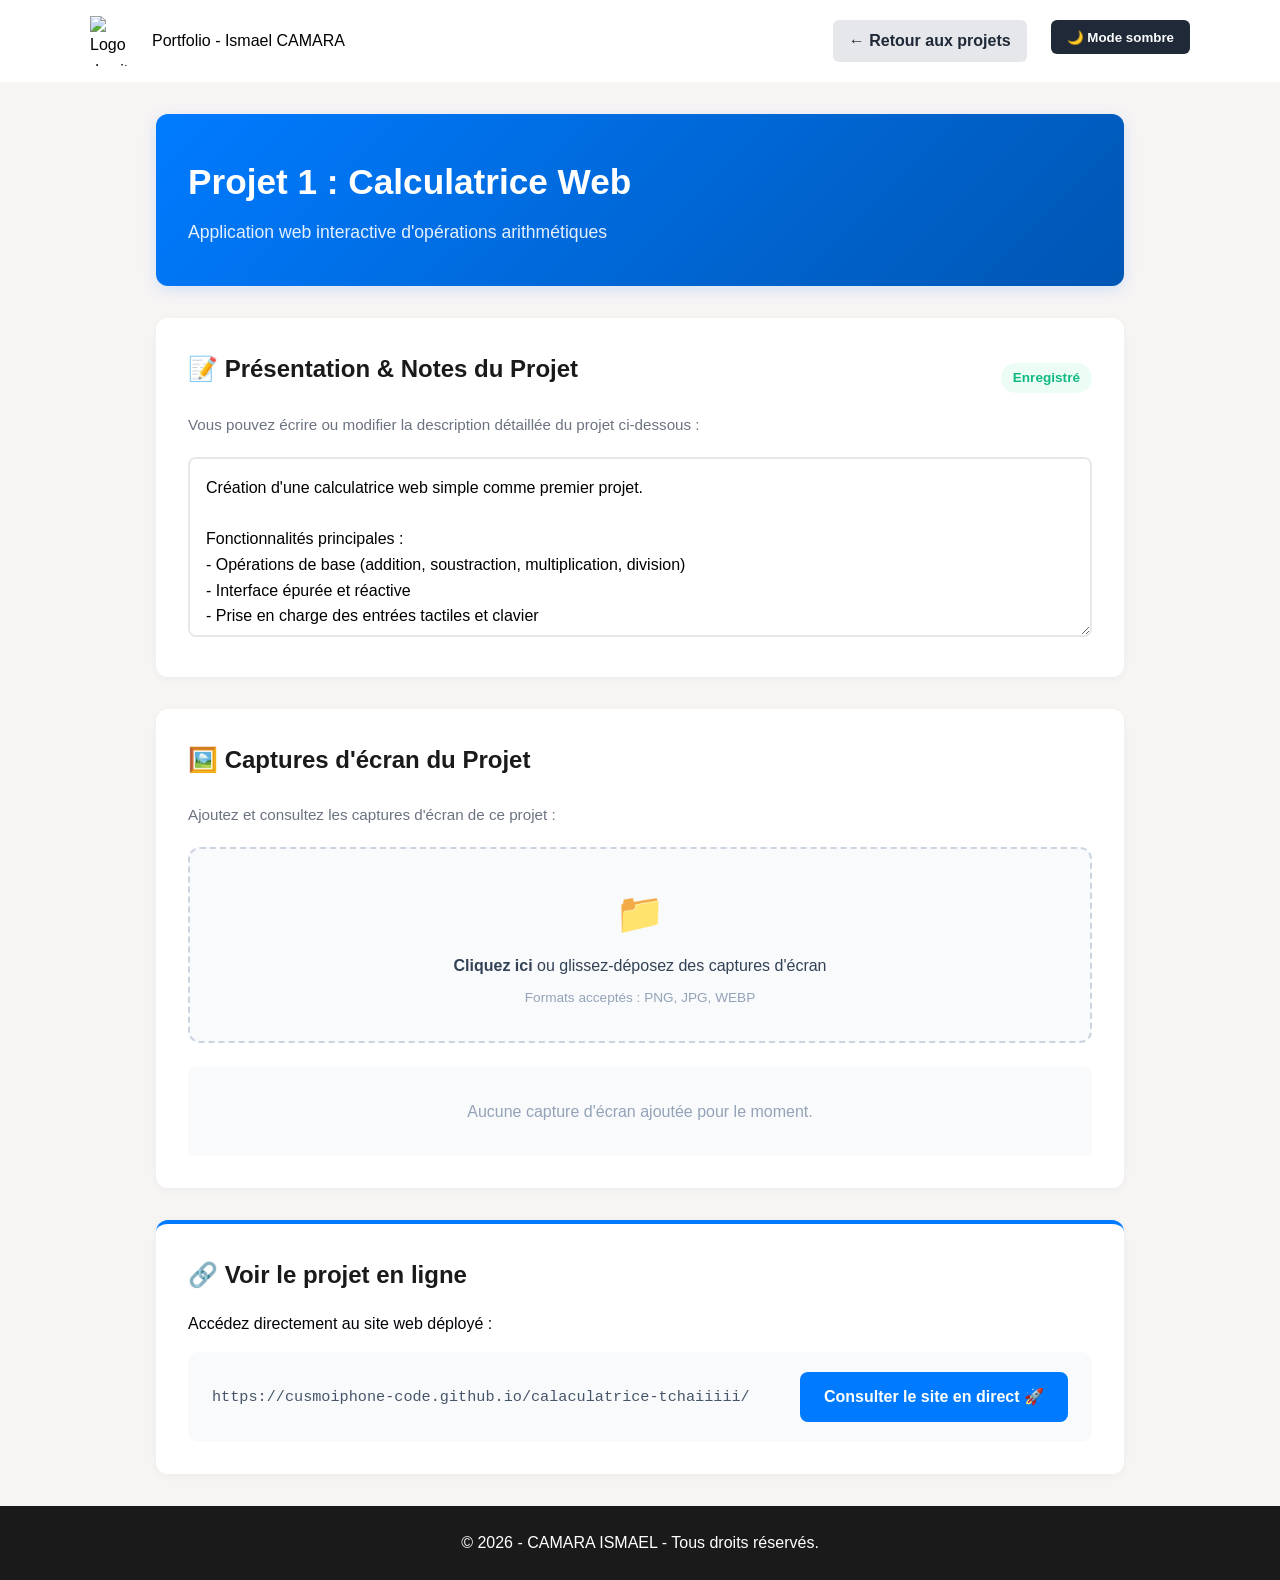
==== projet.html @ f87ce5e1 "modifications" ====
<!DOCTYPE html>
<html lang="fr">
<head>
    <meta charset="UTF-8">
    <meta name="viewport" content="width=device-width, initial-scale=1.0">
    <title>Détails du Projet - Portfolio Ismael CAMARA</title>
    <link rel="stylesheet" href="style.css">
</head>
<body class="page-projet">

    <!-- En-tête -->
    <header>
        <nav>
            <div class="logo">
                <a href="index.html">
                    <img src="logo.svg" alt="Logo du site" class="logo-img">
                    <span>Portfolio - Ismael CAMARA</span>
                </a>
            </div>
            <ul class="nav-menu active">
                <li><a href="index.html" class="btn-back">← Retour aux projets</a></li>
                <li><button id="theme-toggle" type="button">🌙 Mode sombre</button></li>
            </ul>
        </nav>
    </header>

    <main class="projet-detail-container">
        
        <!-- En-tête du projet -->
        <section class="projet-header-section">
            <h1 id="projet-titre">Chargement du projet...</h1>
            <p id="projet-description-courte" class="projet-subtitle"></p>
        </section>

        <!-- Section Écriture de texte -->
        <section class="projet-section text-editor-section">
            <div class="section-header">
                <h2>📝 Présentation & Notes du Projet</h2>
                <span id="save-status" class="save-status">Enregistré</span>
            </div>
            <p class="section-desc">Vous pouvez écrire ou modifier la description détaillée du projet ci-dessous :</p>
            <div class="editor-wrapper">
                <textarea id="projet-texte-editor" placeholder="Saisissez la description du projet, les fonctionnalités développées, les défis rencontrés, etc..."></textarea>
            </div>
        </section>

        <!-- Section Captures d'écran -->
        <section class="projet-section screenshots-section">
            <div class="section-header">
                <h2>🖼️ Captures d'écran du Projet</h2>
            </div>
            <p class="section-desc">Ajoutez et consultez les captures d'écran de ce projet :</p>
            
            <!-- Zone d'import de captures d'écran -->
            <div class="upload-box" id="drop-zone">
                <input type="file" id="screenshot-input" accept="image/*" multiple style="display: none;">
                <label for="screenshot-input" class="upload-label">
                    <span class="upload-icon">📁</span>
                    <span class="upload-text"><strong>Cliquez ici</strong> ou glissez-déposez des captures d'écran</span>
                    <span class="upload-hint">Formats acceptés : PNG, JPG, WEBP</span>
                </label>
            </div>

            <!-- Galerie des captures -->
            <div id="screenshots-gallery" class="screenshots-gallery">
                <!-- Les images téléchargées ou par défaut apparaîtront ici -->
            </div>
        </section>

        <!-- Section Lien du site en bas -->
        <section class="projet-section website-link-section">
            <h2>🔗 Voir le projet en ligne</h2>
            <p>Accédez directement au site web déployé :</p>
            <div class="link-card">
                <span class="link-url" id="site-url-text">https://...</span>
                <a href="#" id="projet-site-link" target="_blank" rel="noopener noreferrer" class="btn-visit">
                    Consulter le site en direct 🚀
                </a>
            </div>
        </section>

    </main>

    <!-- Pied de page -->
    <footer>
        <p>&copy; 2026 - CAMARA ISMAEL - Tous droits réservés.</p>
    </footer>

    <script src="projet.js"></script>
</body>
</html>
---- style.css ----
* {
    margin: 0;
    padding: 0;
    box-sizing: border-box;
}

body {
    font-family: 'Segoe UI', Tahoma, Geneva, Verdana, sans-serif;
    line-height: 1.6;
    color: #050308;
    background-color: #f7f4f4;
    transition: background-color 0.3s ease, color 0.3s ease;
}

body.dark-mode {
    background-color: #111827;
    color: #f9fafb;
}

button {
    border: none;
    border-radius: 6px;
    padding: 0.6rem 1rem;
    cursor: pointer;
    background: #007bff;
    color: #fcfeff;
    font-weight: 600;
}

#theme-toggle {
    background: #1f2937;
}

nav a {
    color: #000000;
    text-decoration: none;
    font-weight: 500;
}

body.dark-mode nav a,
body.dark-mode h1,
body.dark-mode h2,
body.dark-mode h3,
body.dark-mode p,
body.dark-mode li {
    color: #f9fafb;
}

body.dark-mode section,
body.dark-mode header,
body.dark-mode .carte-projet {
    background-color: #1f2937;
}

.carte-projet.selected {
    border: 2px solid #007bff;
    transform: scale(1.02);
}

/* --- Navigation --- */
header {
    background-color: #ffffff;
    color: #000000;
    padding: 1rem 2rem;
    position: sticky;
    top: 0;
}

nav {
    display: flex;
    justify-content: space-between;
    align-items: center;
    max-width: 1100px;
    margin: 0 auto;
}

.logo a {
    display: flex;
    align-items: center;
    gap: 0.75rem;
    text-decoration: none;
    color: inherit;
}

.logo-img {
    width: 50px;
    height: 50px;
    display: block;
}

nav ul {
    display: flex;
    list-style: none;
    gap: 1.5rem;
}

nav a {
    color: #000000;
    text-decoration: none;
    font-weight: 500;
}

nav a:hover {
    color: #007bff;
}

.menu-toggle {
    display: none;
    background: none;
    border: none;
    font-size: 1.5rem;
    cursor: pointer;
    color: #000000;
}

.nav-menu {
    display: flex;
}

/* --- Responsive Design --- */
@media (max-width: 768px) {
    nav {
        flex-wrap: wrap;
    }

    .menu-toggle {
        display: block;
        order: 2;
        padding: 0.5rem;
        font-size: 1.8rem;
    }

    .nav-menu {
        order: 3;
        flex-basis: 100%;
        flex-direction: column;
        gap: 0.75rem;
        margin-top: 1rem;
        display: none;
    }

    .nav-menu.active {
        display: flex;
    }

    .nav-menu li {
        width: 100%;
    }

    .nav-menu a,
    .nav-menu button {
        display: block;
        width: 100%;
        text-align: left;
        padding: 0.75rem 0.5rem;
        min-height: 44px;
        display: flex;
        align-items: center;
    }

    .nav-menu li:last-child button {
        width: 100%;
        justify-content: flex-start;
    }

    .logo {
        order: 1;
        flex-basis: auto;
    }

    .logo span {
        display: none;
    }

    header {
        padding: 0.75rem 1rem;
    }

    main {
        padding: 0 0.75rem;
        margin: 1rem auto;
    }

    section {
        padding: 1.5rem 1rem;
        margin-bottom: 1.5rem;
    }

    h1 {
        font-size: 1.5rem;
    }

    h2 {
        font-size: 1.3rem;
    }

    h3 {
        font-size: 1.1rem;
    }

    .projets-grid {
        grid-template-columns: 1fr;
        gap: 1rem;
    }

    button {
        padding: 0.6rem 0.8rem;
        font-size: 0.9rem;
    }
}

@media (max-width: 480px) {
    header {
        padding: 0.5rem 0.75rem;
    }

    .logo-img {
        width: 40px;
        height: 40px;
    }

    .menu-toggle {
        font-size: 1.5rem;
        padding: 0.5rem 0.75rem;
    }

    .nav-menu {
        gap: 0.5rem !important;
        margin-top: 0.75rem !important;
    }

    .nav-menu a,
    .nav-menu button {
        padding: 0.7rem 0.5rem !important;
        min-height: 48px !important;
        font-size: 0.95rem !important;
    }

    main {
        padding: 0 0.5rem;
        margin: 0.75rem auto;
    }

    section {
        padding: 1rem;
        margin-bottom: 1rem;
    }

    h1 {
        font-size: 1.3rem;
    }

    h2 {
        font-size: 1.1rem;
    }

    h3 {
        font-size: 1rem;
    }

    p {
        font-size: 0.9rem;
    }

    button {
        padding: 0.6rem 0.8rem;
        font-size: 0.9rem;
        min-height: 44px;
    }

    .carte-projet {
        padding: 1rem;
    }

    nav a {
        font-size: 0.9rem;
    }

    footer {
        padding: 1rem;
        font-size: 0.85rem;
    }
}

/* --- Contenu principal --- */
main {
    max-width: 1100px;
    margin: 2rem auto;
    padding: 0 1rem;
}

section {
    background: #ffffff;
    padding: 2rem;
    margin-bottom: 2rem;
    border-radius: 8px;
    box-shadow: 0 2px 5px rgba(0,0,0,0.05);
}

h1, h2, h3 {
    margin-bottom: 1rem;
    color: #1a1a1a;
}

/* --- Grille des projets (CSS Grid) --- */
.projets-grid {
    display: grid;
    grid-template-columns: repeat(auto-fit, minmax(280px, 1fr));
    gap: 1.5rem;
    margin-top: 1rem;
}

.carte-projet {
    border: 1px solid #e0e0e0;
    padding: 1.5rem;
    border-radius: 6px;
    background-color: #fafafa;
}

.carte-projet a {
    display: inline-block;
    margin-top: 1rem;
    color: #007bff;
    text-decoration: none;
    font-weight: bold;
}

/* --- Footer --- */
footer {
    text-align: center;
    padding: 1.5rem;
    background-color: #1a1a1a;
    color: #fff;
}

/* --- Page Détail Projet --- */
.projet-detail-container {
    max-width: 1000px;
    margin: 2rem auto;
    padding: 0 1rem;
}

.btn-back {
    display: inline-flex;
    align-items: center;
    padding: 0.5rem 1rem;
    background: #e5e7eb;
    color: #1f2937 !important;
    border-radius: 6px;
    font-weight: 600;
    transition: background 0.2s ease;
}

.btn-back:hover {
    background: #d1d5db;
}

body.dark-mode .btn-back {
    background: #374151;
    color: #f9fafb !important;
}

body.dark-mode .btn-back:hover {
    background: #4b5563;
}

.projet-header-section {
    background: linear-gradient(135deg, #007bff 0%, #0056b3 100%);
    color: #ffffff;
    padding: 2.5rem 2rem;
    border-radius: 12px;
    margin-bottom: 2rem;
    box-shadow: 0 4px 15px rgba(0, 123, 255, 0.15);
}

.projet-header-section h1 {
    color: #ffffff;
    font-size: 2.2rem;
    margin-bottom: 0.5rem;
}

body.dark-mode .projet-header-section h1 {
    color: #ffffff;
}

.projet-subtitle {
    font-size: 1.1rem;
    opacity: 0.9;
}

.projet-section {
    background: #ffffff;
    padding: 2rem;
    border-radius: 12px;
    margin-bottom: 2rem;
    box-shadow: 0 2px 10px rgba(0,0,0,0.04);
}

.section-header {
    display: flex;
    justify-content: space-between;
    align-items: center;
    margin-bottom: 0.5rem;
}

.section-desc {
    color: #6b7280;
    margin-bottom: 1.25rem;
    font-size: 0.95rem;
}

body.dark-mode .section-desc {
    color: #9ca3af;
}

/* Éditeur de Texte */
.save-status {
    font-size: 0.85rem;
    font-weight: 600;
    color: #10b981;
    background: #ecfdf5;
    padding: 0.25rem 0.75rem;
    border-radius: 20px;
}

.save-status.saving {
    color: #f59e0b;
    background: #fffbebf;
}

body.dark-mode .save-status {
    background: #064e3b;
    color: #34d399;
}

.editor-wrapper {
    width: 100%;
}

#projet-texte-editor {
    width: 100%;
    min-height: 180px;
    padding: 1rem;
    font-family: inherit;
    font-size: 1rem;
    line-height: 1.6;
    border: 2px solid #e5e7eb;
    border-radius: 8px;
    outline: none;
    resize: vertical;
    transition: border-color 0.2s ease, background-color 0.2s ease;
}

#projet-texte-editor:focus {
    border-color: #007bff;
}

body.dark-mode #projet-texte-editor {
    background-color: #111827;
    border-color: #374151;
    color: #f9fafb;
}

body.dark-mode #projet-texte-editor:focus {
    border-color: #3b82f6;
}

/* Zone d'Upload de Captures */
.upload-box {
    border: 2px dashed #cbd5e1;
    border-radius: 12px;
    padding: 2rem;
    text-align: center;
    background-color: #f8fafc;
    transition: all 0.2s ease;
    cursor: pointer;
}

.upload-box:hover, .upload-box.drag-over {
    border-color: #007bff;
    background-color: #eff6ff;
}

body.dark-mode .upload-box {
    background-color: #111827;
    border-color: #374151;
}

body.dark-mode .upload-box:hover, body.dark-mode .upload-box.drag-over {
    border-color: #3b82f6;
    background-color: #1e293b;
}

.upload-label {
    display: flex;
    flex-direction: column;
    align-items: center;
    gap: 0.5rem;
    cursor: pointer;
}

.upload-icon {
    font-size: 2.5rem;
}

.upload-text {
    font-size: 1rem;
    color: #334155;
}

body.dark-mode .upload-text {
    color: #cbd5e1;
}

.upload-hint {
    font-size: 0.85rem;
    color: #94a3b8;
}

/* Galerie de Captures */
.screenshots-gallery {
    display: grid;
    grid-template-columns: repeat(auto-fill, minmax(220px, 1fr));
    gap: 1.25rem;
    margin-top: 1.5rem;
}

.empty-gallery {
    grid-column: 1 / -1;
    text-align: center;
    padding: 2rem;
    color: #94a3b8;
    background: #f8fafc;
    border-radius: 8px;
}

body.dark-mode .empty-gallery {
    background: #111827;
    color: #64748b;
}

.screenshot-card {
    position: relative;
    border-radius: 8px;
    overflow: hidden;
    box-shadow: 0 3px 8px rgba(0,0,0,0.1);
    background: #f1f5f9;
    aspect-ratio: 16 / 10;
    cursor: pointer;
    transition: transform 0.2s ease, box-shadow 0.2s ease;
}

.screenshot-card:hover {
    transform: translateY(-4px);
    box-shadow: 0 6px 15px rgba(0,0,0,0.15);
}

.screenshot-card img {
    width: 100%;
    height: 100%;
    object-fit: cover;
    display: block;
}

.screenshot-card .delete-btn {
    position: absolute;
    top: 8px;
    right: 8px;
    background: rgba(220, 38, 38, 0.9);
    color: #ffffff;
    border: none;
    border-radius: 50%;
    width: 28px;
    height: 28px;
    font-size: 1.1rem;
    line-height: 1;
    display: flex;
    align-items: center;
    justify-content: center;
    cursor: pointer;
    transition: background 0.2s ease;
    padding: 0;
}

.screenshot-card .delete-btn:hover {
    background: #b91c1c;
}

/* Modale Lightbox */
.lightbox-modal {
    position: fixed;
    top: 0;
    left: 0;
    width: 100vw;
    height: 100vh;
    background: rgba(0,0,0,0.85);
    display: flex;
    align-items: center;
    justify-content: center;
    z-index: 1000;
    padding: 2rem;
    cursor: zoom-out;
}

.lightbox-content {
    position: relative;
    max-width: 90%;
    max-height: 90%;
}

.lightbox-content img {
    max-width: 100%;
    max-height: 85vh;
    border-radius: 8px;
    box-shadow: 0 10px 30px rgba(0,0,0,0.5);
}

.lightbox-close {
    position: absolute;
    top: -40px;
    right: 0;
    color: #ffffff;
    font-size: 2rem;
    cursor: pointer;
}

/* Section Lien du site en bas */
.website-link-section {
    border-top: 4px solid #007bff;
}

.link-card {
    display: flex;
    flex-wrap: wrap;
    justify-content: space-between;
    align-items: center;
    background: #f8fafc;
    padding: 1.25rem 1.5rem;
    border-radius: 10px;
    gap: 1rem;
    margin-top: 1rem;
}

body.dark-mode .link-card {
    background: #111827;
}

.link-url {
    font-family: monospace;
    font-size: 0.95rem;
    color: #475569;
    word-break: break-all;
}

body.dark-mode .link-url {
    color: #94a3b8;
}

.btn-visit {
    display: inline-flex;
    align-items: center;
    gap: 0.5rem;
    background: #007bff;
    color: #ffffff;
    padding: 0.75rem 1.5rem;
    border-radius: 8px;
    font-weight: 700;
    text-decoration: none;
    transition: background 0.2s ease, transform 0.1s ease;
}

.btn-visit:hover {
    background: #0056b3;
    transform: translateY(-2px);
}

@media (max-width: 600px) {
    .link-card {
        flex-direction: column;
        align-items: stretch;
        text-align: center;
    }
    
    .btn-visit {
        justify-content: center;
    }
}
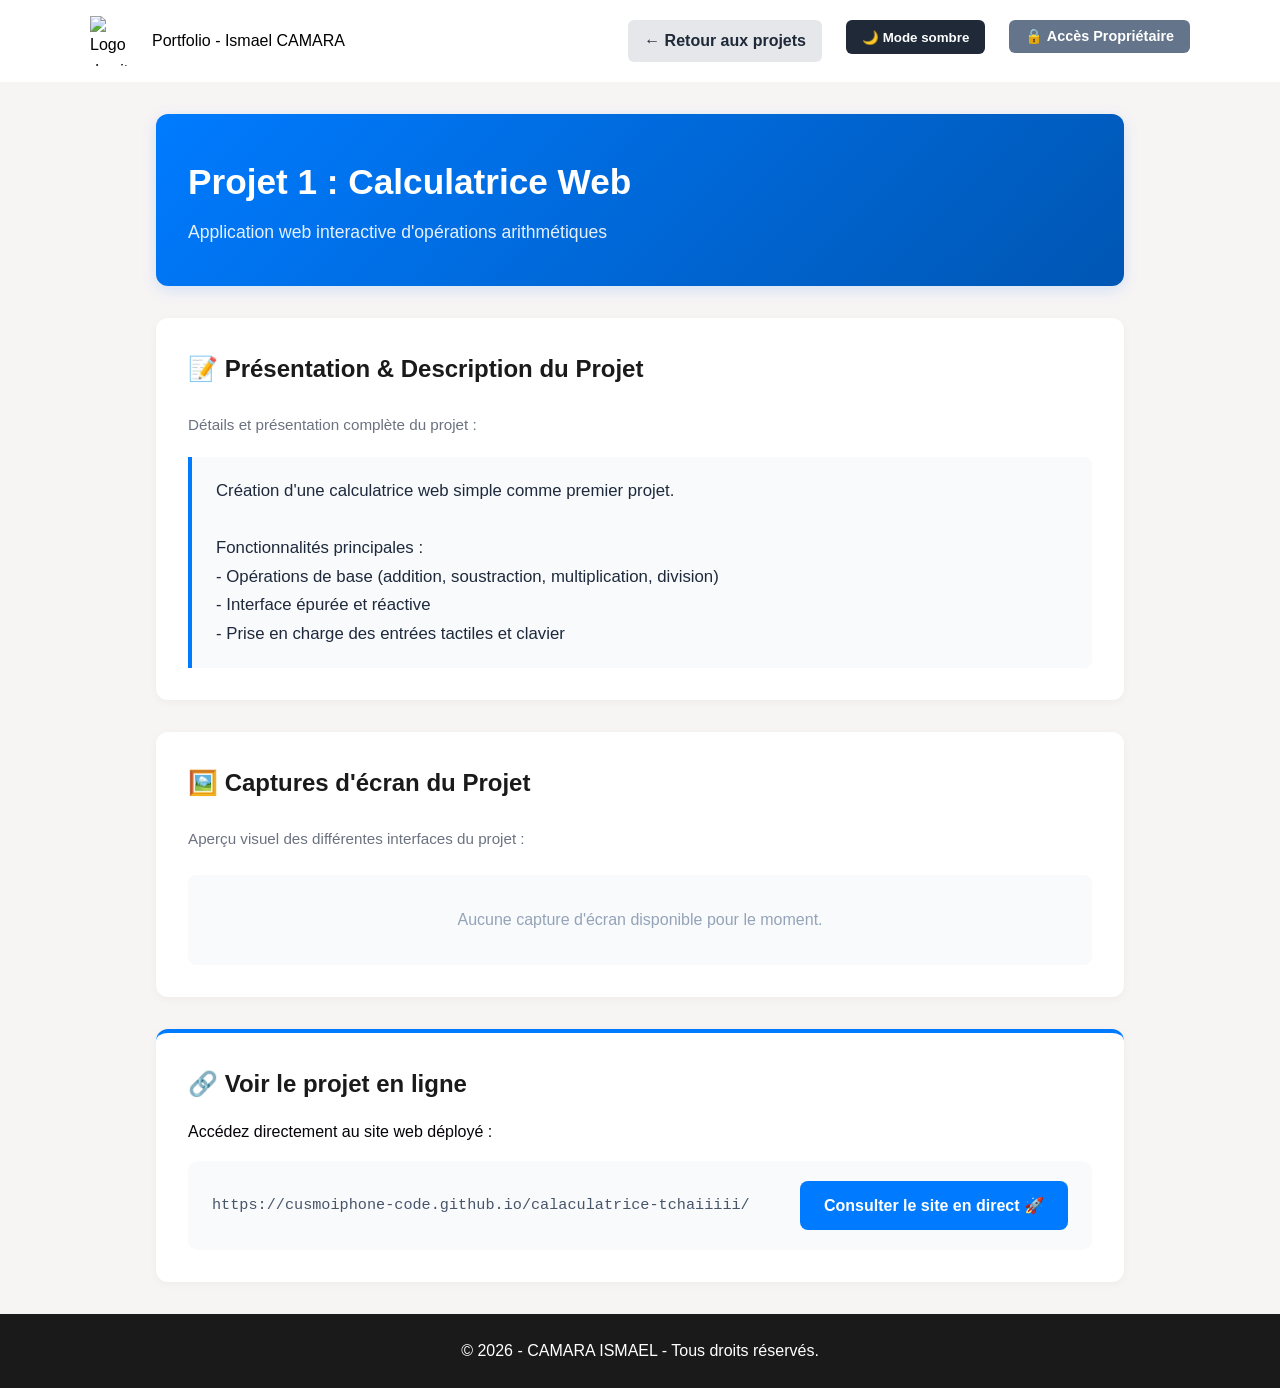
==== commit 790e7156: "modifications sur la partie projet" ====
--- a/projet.html
+++ b/projet.html
@@ -20,6 +20,7 @@
             <ul class="nav-menu active">
                 <li><a href="index.html" class="btn-back">← Retour aux projets</a></li>
                 <li><button id="theme-toggle" type="button">🌙 Mode sombre</button></li>
+                <li><button id="admin-toggle" type="button" class="btn-admin" title="Accès propriétaire">🔒 Accès Propriétaire</button></li>
             </ul>
         </nav>
     </header>
@@ -32,15 +33,20 @@
             <p id="projet-description-courte" class="projet-subtitle"></p>
         </section>
 
-        <!-- Section Écriture de texte -->
+        <!-- Section Texte de présentation -->
         <section class="projet-section text-editor-section">
             <div class="section-header">
-                <h2>📝 Présentation & Notes du Projet</h2>
-                <span id="save-status" class="save-status">Enregistré</span>
+                <h2>📝 Présentation & Description du Projet</h2>
+                <span id="save-status" class="save-status admin-only" style="display: none;">Enregistré</span>
             </div>
-            <p class="section-desc">Vous pouvez écrire ou modifier la description détaillée du projet ci-dessous :</p>
-            <div class="editor-wrapper">
-                <textarea id="projet-texte-editor" placeholder="Saisissez la description du projet, les fonctionnalités développées, les défis rencontrés, etc..."></textarea>
+            <p id="text-section-desc" class="section-desc">Détails et présentation complète du projet :</p>
+            
+            <!-- Affichage pour les visiteurs -->
+            <div id="projet-texte-display" class="projet-text-content"></div>
+
+            <!-- Éditeur réservé au propriétaire -->
+            <div class="editor-wrapper admin-only" style="display: none;">
+                <textarea id="projet-texte-editor" placeholder="Saisissez la description du projet, les fonctionnalités développées, etc..."></textarea>
             </div>
         </section>
 
@@ -49,21 +55,21 @@
             <div class="section-header">
                 <h2>🖼️ Captures d'écran du Projet</h2>
             </div>
-            <p class="section-desc">Ajoutez et consultez les captures d'écran de ce projet :</p>
+            <p class="section-desc">Aperçu visuel des différentes interfaces du projet :</p>
             
-            <!-- Zone d'import de captures d'écran -->
-            <div class="upload-box" id="drop-zone">
+            <!-- Zone d'import de captures d'écran (Réservée au propriétaire) -->
+            <div class="upload-box admin-only" id="drop-zone" style="display: none;">
                 <input type="file" id="screenshot-input" accept="image/*" multiple style="display: none;">
                 <label for="screenshot-input" class="upload-label">
                     <span class="upload-icon">📁</span>
                     <span class="upload-text"><strong>Cliquez ici</strong> ou glissez-déposez des captures d'écran</span>
-                    <span class="upload-hint">Formats acceptés : PNG, JPG, WEBP</span>
+                    <span class="upload-hint">Formats acceptés : PNG, JPG, WEBP (Réservé au propriétaire)</span>
                 </label>
             </div>
 
-            <!-- Galerie des captures -->
+            <!-- Galerie des captures (Visible par tous les visiteurs) -->
             <div id="screenshots-gallery" class="screenshots-gallery">
-                <!-- Les images téléchargées ou par défaut apparaîtront ici -->
+                <!-- Les captures d'écran ajoutées par le propriétaire s'affichent ici -->
             </div>
         </section>
 
--- a/style.css
+++ b/style.css
@@ -686,3 +686,44 @@
     }
 }
 
+/* Bouton d'accès Propriétaire */
+.btn-admin {
+    background: #64748b;
+    color: #ffffff;
+    padding: 0.5rem 1rem;
+    font-size: 0.9rem;
+    border-radius: 6px;
+    font-weight: 600;
+    transition: background 0.2s ease, transform 0.1s ease;
+}
+
+.btn-admin:hover {
+    background: #475569;
+}
+
+.btn-admin.active {
+    background: #10b981;
+}
+
+.btn-admin.active:hover {
+    background: #059669;
+}
+
+/* Contenu Texte Visiteur */
+.projet-text-content {
+    background: #f8fafc;
+    border-left: 4px solid #007bff;
+    padding: 1.25rem 1.5rem;
+    border-radius: 0 8px 8px 0;
+    font-size: 1.05rem;
+    line-height: 1.7;
+    color: #1e293b;
+}
+
+body.dark-mode .projet-text-content {
+    background: #111827;
+    border-left-color: #3b82f6;
+    color: #e2e8f0;
+}
+
+
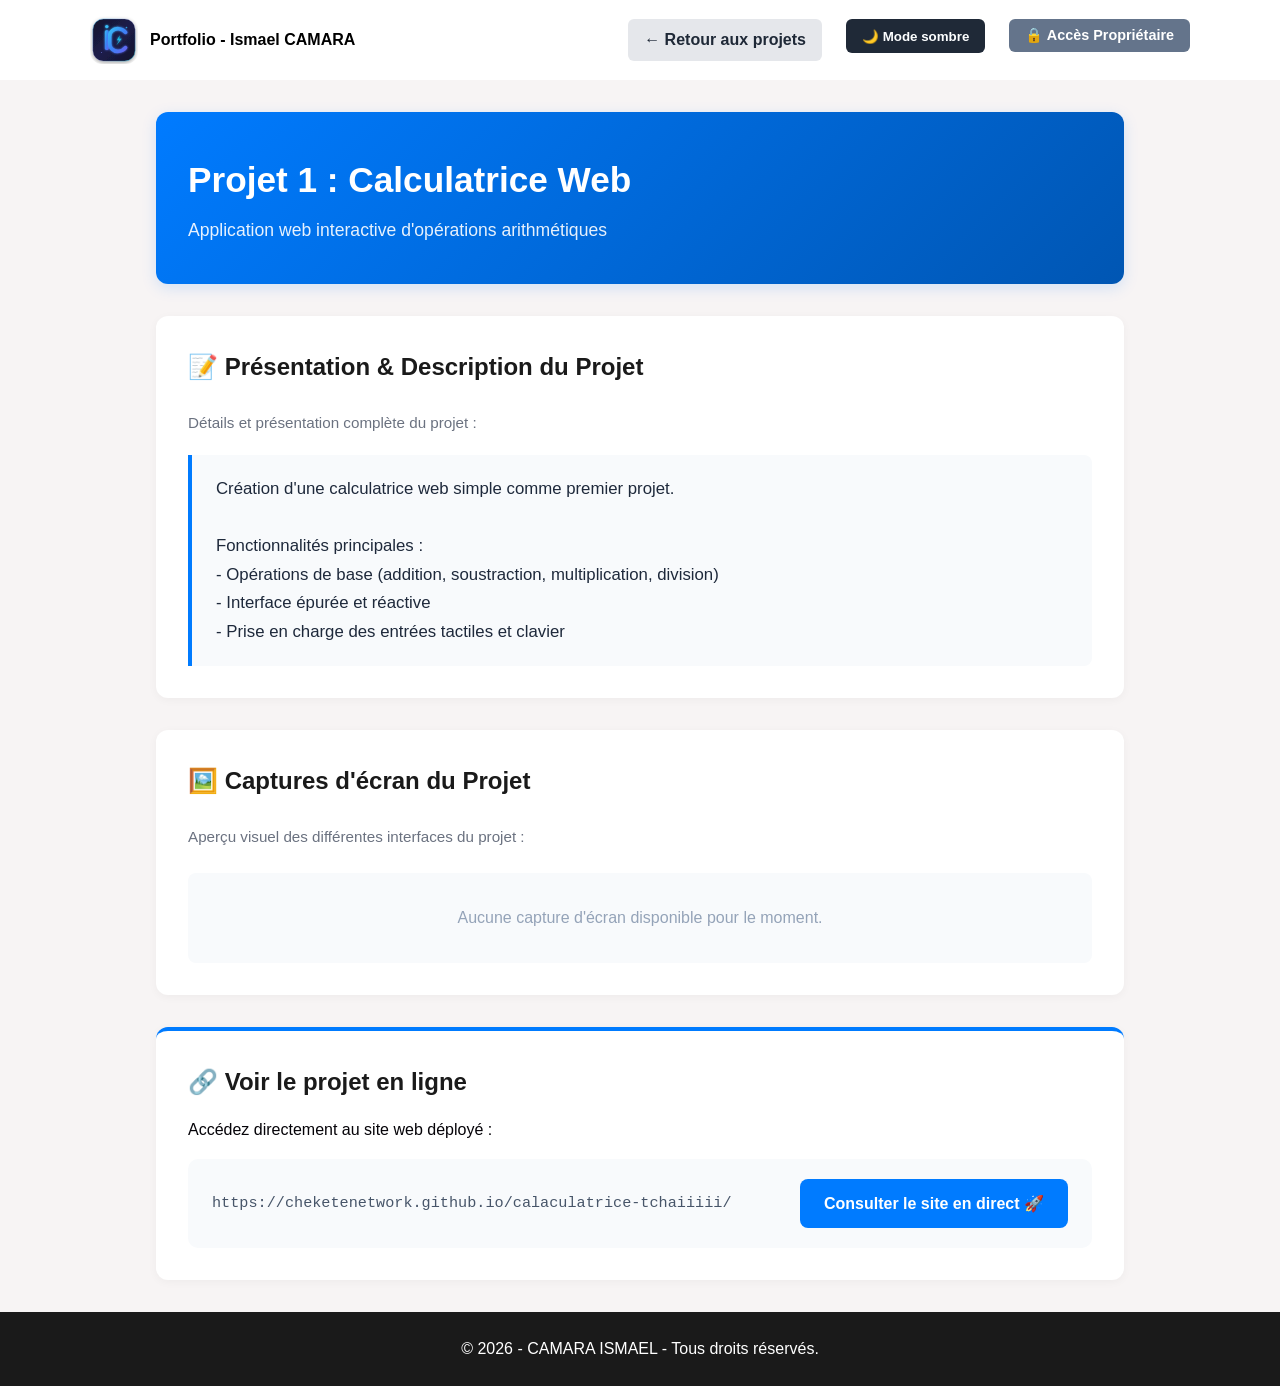
==== commit 3db40948: "changement de logo" ====
--- a/projet.html
+++ b/projet.html
@@ -4,6 +4,7 @@
     <meta charset="UTF-8">
     <meta name="viewport" content="width=device-width, initial-scale=1.0">
     <title>Détails du Projet - Portfolio Ismael CAMARA</title>
+    <link rel="icon" type="image/svg+xml" href="logo.svg">
     <link rel="stylesheet" href="style.css">
 </head>
 <body class="page-projet">
--- a/style.css
+++ b/style.css
@@ -80,12 +80,25 @@
     gap: 0.75rem;
     text-decoration: none;
     color: inherit;
+    font-weight: 700;
+    transition: opacity 0.3s ease;
+}
+
+.logo a:hover {
+    opacity: 0.95;
 }
 
 .logo-img {
-    width: 50px;
-    height: 50px;
+    width: 48px;
+    height: 48px;
     display: block;
+    border-radius: 12px;
+    transition: transform 0.3s cubic-bezier(0.34, 1.56, 0.64, 1), filter 0.3s ease;
+}
+
+.logo a:hover .logo-img {
+    transform: scale(1.08) rotate(-2deg);
+    filter: drop-shadow(0 4px 12px rgba(56, 189, 248, 0.45));
 }
 
 nav ul {
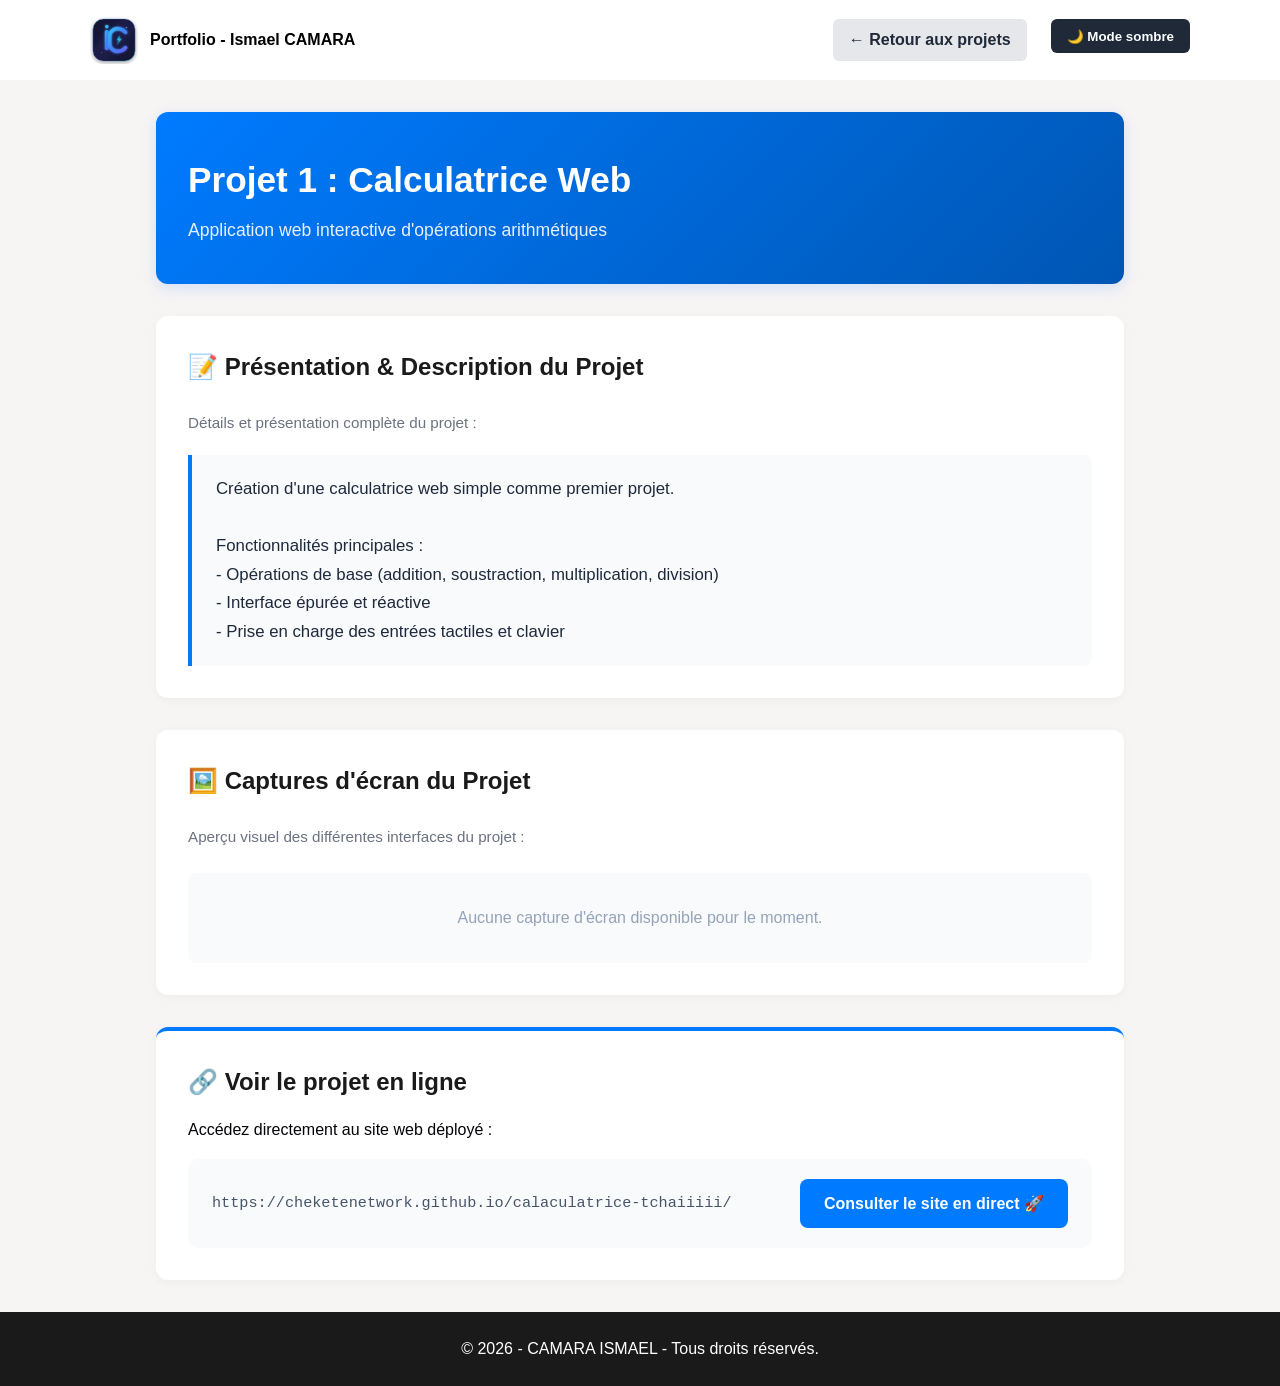
==== commit d0300ec7: "changements" ====
--- a/projet.html
+++ b/projet.html
@@ -21,7 +21,6 @@
             <ul class="nav-menu active">
                 <li><a href="index.html" class="btn-back">← Retour aux projets</a></li>
                 <li><button id="theme-toggle" type="button">🌙 Mode sombre</button></li>
-                <li><button id="admin-toggle" type="button" class="btn-admin" title="Accès propriétaire">🔒 Accès Propriétaire</button></li>
             </ul>
         </nav>
     </header>
@@ -38,17 +37,11 @@
         <section class="projet-section text-editor-section">
             <div class="section-header">
                 <h2>📝 Présentation & Description du Projet</h2>
-                <span id="save-status" class="save-status admin-only" style="display: none;">Enregistré</span>
             </div>
             <p id="text-section-desc" class="section-desc">Détails et présentation complète du projet :</p>
             
             <!-- Affichage pour les visiteurs -->
             <div id="projet-texte-display" class="projet-text-content"></div>
-
-            <!-- Éditeur réservé au propriétaire -->
-            <div class="editor-wrapper admin-only" style="display: none;">
-                <textarea id="projet-texte-editor" placeholder="Saisissez la description du projet, les fonctionnalités développées, etc..."></textarea>
-            </div>
         </section>
 
         <!-- Section Captures d'écran -->
@@ -57,20 +50,10 @@
                 <h2>🖼️ Captures d'écran du Projet</h2>
             </div>
             <p class="section-desc">Aperçu visuel des différentes interfaces du projet :</p>
-            
-            <!-- Zone d'import de captures d'écran (Réservée au propriétaire) -->
-            <div class="upload-box admin-only" id="drop-zone" style="display: none;">
-                <input type="file" id="screenshot-input" accept="image/*" multiple style="display: none;">
-                <label for="screenshot-input" class="upload-label">
-                    <span class="upload-icon">📁</span>
-                    <span class="upload-text"><strong>Cliquez ici</strong> ou glissez-déposez des captures d'écran</span>
-                    <span class="upload-hint">Formats acceptés : PNG, JPG, WEBP (Réservé au propriétaire)</span>
-                </label>
-            </div>
 
             <!-- Galerie des captures (Visible par tous les visiteurs) -->
             <div id="screenshots-gallery" class="screenshots-gallery">
-                <!-- Les captures d'écran ajoutées par le propriétaire s'affichent ici -->
+                <!-- Les captures d'écran s'affichent ici -->
             </div>
         </section>
 
--- a/style.css
+++ b/style.css
@@ -699,29 +699,6 @@
     }
 }
 
-/* Bouton d'accès Propriétaire */
-.btn-admin {
-    background: #64748b;
-    color: #ffffff;
-    padding: 0.5rem 1rem;
-    font-size: 0.9rem;
-    border-radius: 6px;
-    font-weight: 600;
-    transition: background 0.2s ease, transform 0.1s ease;
-}
-
-.btn-admin:hover {
-    background: #475569;
-}
-
-.btn-admin.active {
-    background: #10b981;
-}
-
-.btn-admin.active:hover {
-    background: #059669;
-}
-
 /* Contenu Texte Visiteur */
 .projet-text-content {
     background: #f8fafc;
